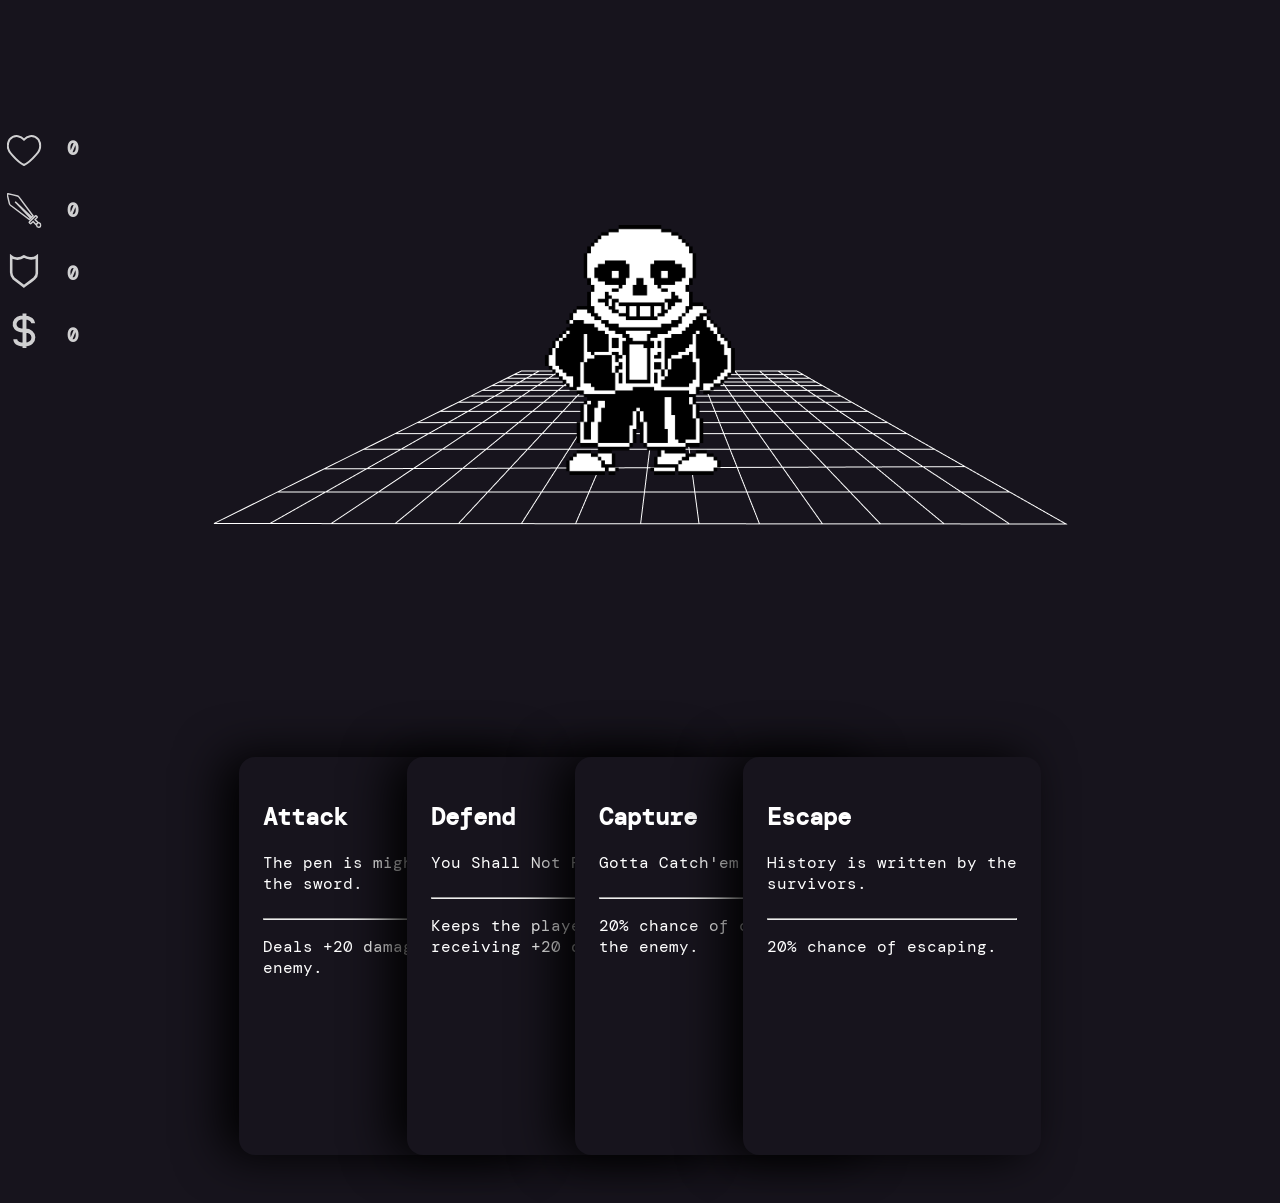
==== public/index.html @ db0a6fbe "refresh added" ====
<!DOCTYPE html>
<html lang="en">
<head>
     <meta charset="UTF-8">
     <meta name="viewport" content="width=device-width, initial-scale=1.0">
     <title>Battle arena</title>
     <link rel="shortcut icon" href="#" />
     <link rel="stylesheet" href="style/card.css">
     <link rel="stylesheet" href="style/stats.css">
     <link rel="stylesheet" href="style/grid.css">
     <script src="script/player.js"></script>
     <script src="script/object.js"></script>
     <script src="script/game.js"></script>
</head>
<body onload="onLoad()">

     <!-- Centre de la pantalla, terreny i jugador enemic -->
     <main class="front-container">
          <div class="front-subcontainer">
               <img id="ground" src="assets/grid.png" alt="grid">
               <img id="enemy" src="assets/sans.png" alt="grid">
          </div>
     </main>

     <!-- Secció de les cartes avall (llista d'accions del jug.) -->
     <div id="center-bottom-cards">
          <section class="card-list">

               <article class="card">
                    <header class="card-header">
                         <h2>Attack</h2>
                         <p>The pen is mighter than the sword.</p>
                    </header>
                    <footer class="card-footer">
                         <hr>
                         <p>Deals +20 damage to the enemy.</p>
                    </footer>
               </article>

               <article class="card">
                    <header class="card-header">
                         <h2>Defend</h2>
                         <p>You Shall Not Pass!</p>
                    </header>
                    <footer class="card-footer">
                         <hr>
                         <p>Keeps the player from receiving +20 damage.</p>
                    </footer>
               </article>

               <article class="card">
                    <header class="card-header">
                         <h2>Capture</h2>
                         <p>Gotta Catch'em All!</p>
                    </header>
                    <footer class="card-footer">
                         <hr>
                         <p>20% chance of capturing the enemy.</p>
                    </footer>
               </article>

               <article class="card">
                    <header class="card-header">
                         <h2>Escape</h2>
                         <p>History is written by the survivors.</p>
                    </header>
                    <footer class="card-footer">
                         <hr>
                         <p>20% chance of escaping.</p>
                    </footer>
               </article>

          </section>
     </div>

     
     <!-- Part superior esquerre, llista de stats -->
     <aside class="stat-list">

          <section class="stat">
               <img class="img-stat" src="assets/health.svg" alt="vp">
               <img class="img-stat" src="assets/sword.svg" alt="sword">
               <img class="img-stat" src="assets/shield.svg" alt="shield">
               <img class="img-stat" src="assets/dollar.svg" alt="dollar">
          </section>

          <section class="stat">
               <h3 id="vp-stat">0</h3>
               <h3 id="attack-stat">0</h3>
               <h3 id="defense-stat">0</h3>
               <h3 id="money-stat">0</h3>
          </section>

     </aside>
</body>
</html>
---- public/style/card.css ----
/* Higly inspired by url(https://www.youtube.com/watch?v=29deL9MFfWc) and css tricks. */

@import url('https://fonts.googleapis.com/css2?family=DM+Mono:wght@300;400;500&display=swap');

/* Prevents the body from scrolling */
html, body {height: 100%; overflow: hidden}

body {
     padding: 0;
     margin: 0;
     background-color: #17141d;
     color: white;
     font-family: 'DM Mono', monospace;
}

#center-bottom-cards {
     position: absolute;
     left: 50%;
     bottom: 0px;
     transform: translate(-50%, 50%);
     margin: auto;
     
     background-color: #17141d;
}

.card-list {
     display: flex;
     padding: 10rem 10rem 3rem 10rem;
     overflow-x: scroll;
}

.card {
     display: flex;
     position: relative;
     flex-direction: column;
     height: 350px;
     width: 250px;
     min-width: 250px;
     padding: 1.5rem;

     border-radius: 16px;
     background: #17141d;
     box-shadow: -1rem 0 3rem #000;

     transition: .3s;
}

.card:hover {
     transform: translateY(-8rem);
}

/* ~ General Sibling Combinator takes all the siblings after the one selected without including the selected*/
.card:hover~.card {
     transform: translateX(130px);
}

/* :not do the opposite */
.card:not(:first-child) {
     margin-left: -130px;
}
---- public/style/stats.css ----
.stat-list {
     display: flex;
     position: absolute;

     left: 0;
     top: 117px;
     width: 7%;
     height: 300px;

     opacity: 0.8;
}

.stat {
     display: flex;
     flex-direction: column;
     align-items: center;
     height: 300px;
     width: 5rem;
     min-width: 3rem;
}

.img-stat{
     height: 50px;
     width: 50px;
     transform: scale(0.7);
     padding-top: 10px;
}
---- public/style/grid.css ----
.front-container {
     display: flex;
     height: 100%;
     justify-content: center;
     align-items: center;
} 

.front-subcontainer {
     position: relative;
     animation: movement 7s infinite;
}

#ground {
     position: relative;
     top: 0;
     left: 0;
     /* TODO: Set minimum height and with */
}

#enemy {
     position: absolute;
     left: 50%;
     bottom: 50%;
     max-height: 250px;
     max-width: 500px;

     transform: translate(-50%, 10%);
}

/* With this the front-subcontainer and all its contents
move from side to side. */
@keyframes movement {
     0%,
     100% {
          left: 0;
     }

     50% {
          left: 20px;
     }
}
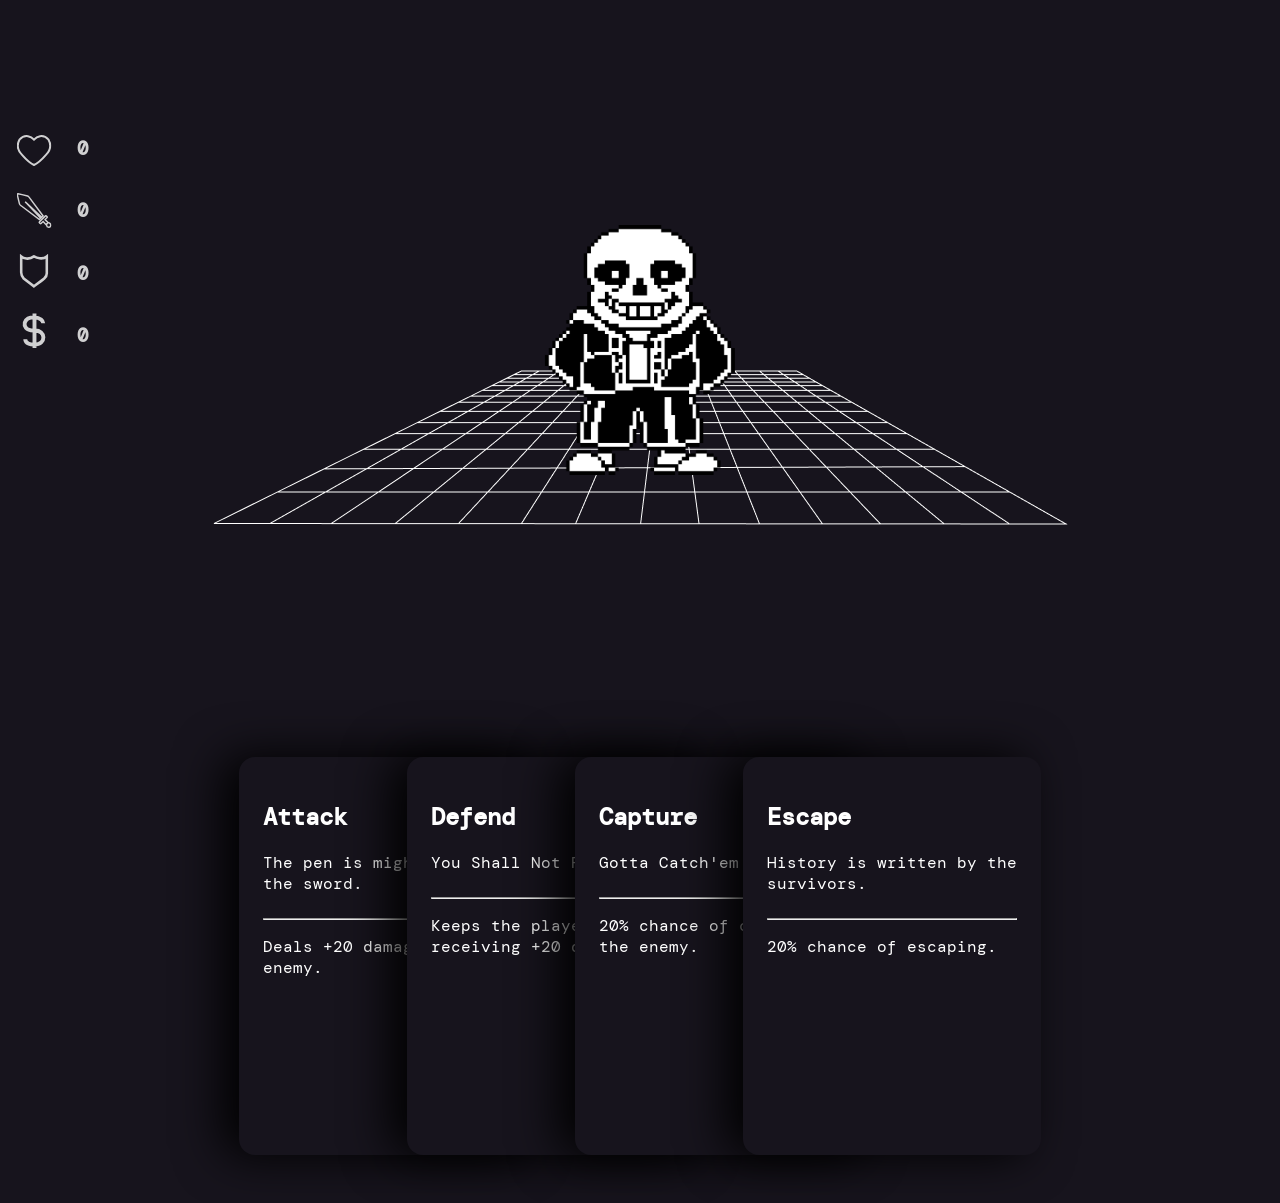
==== commit 6d10c4d3: "the pulse animation works" ====
--- a/public/index.html
+++ b/public/index.html
@@ -11,6 +11,7 @@
      <script src="script/player.js"></script>
      <script src="script/object.js"></script>
      <script src="script/game.js"></script>
+     <script src="script/animations.js"></script>
 </head>
 <body onload="onLoad()">
 
@@ -78,7 +79,7 @@
      <aside class="stat-list">
 
           <section class="stat">
-               <img class="img-stat" src="assets/health.svg" alt="vp">
+               <img id="heart" class="img-stat" src="assets/health.svg" alt="vp" >
                <img class="img-stat" src="assets/sword.svg" alt="sword">
                <img class="img-stat" src="assets/shield.svg" alt="shield">
                <img class="img-stat" src="assets/dollar.svg" alt="dollar">
--- a/public/style/stats.css
+++ b/public/style/stats.css
@@ -2,7 +2,7 @@
      display: flex;
      position: absolute;
 
-     left: 0;
+     left: 10px;
      top: 117px;
      width: 7%;
      height: 300px;
@@ -24,4 +24,11 @@
      width: 50px;
      transform: scale(0.7);
      padding-top: 10px;
+
+     transition: .2s ease-in-out;
 }
+
+.pulse {
+     transition: .2s ease-in;
+     transform: scale(0.8);
+}
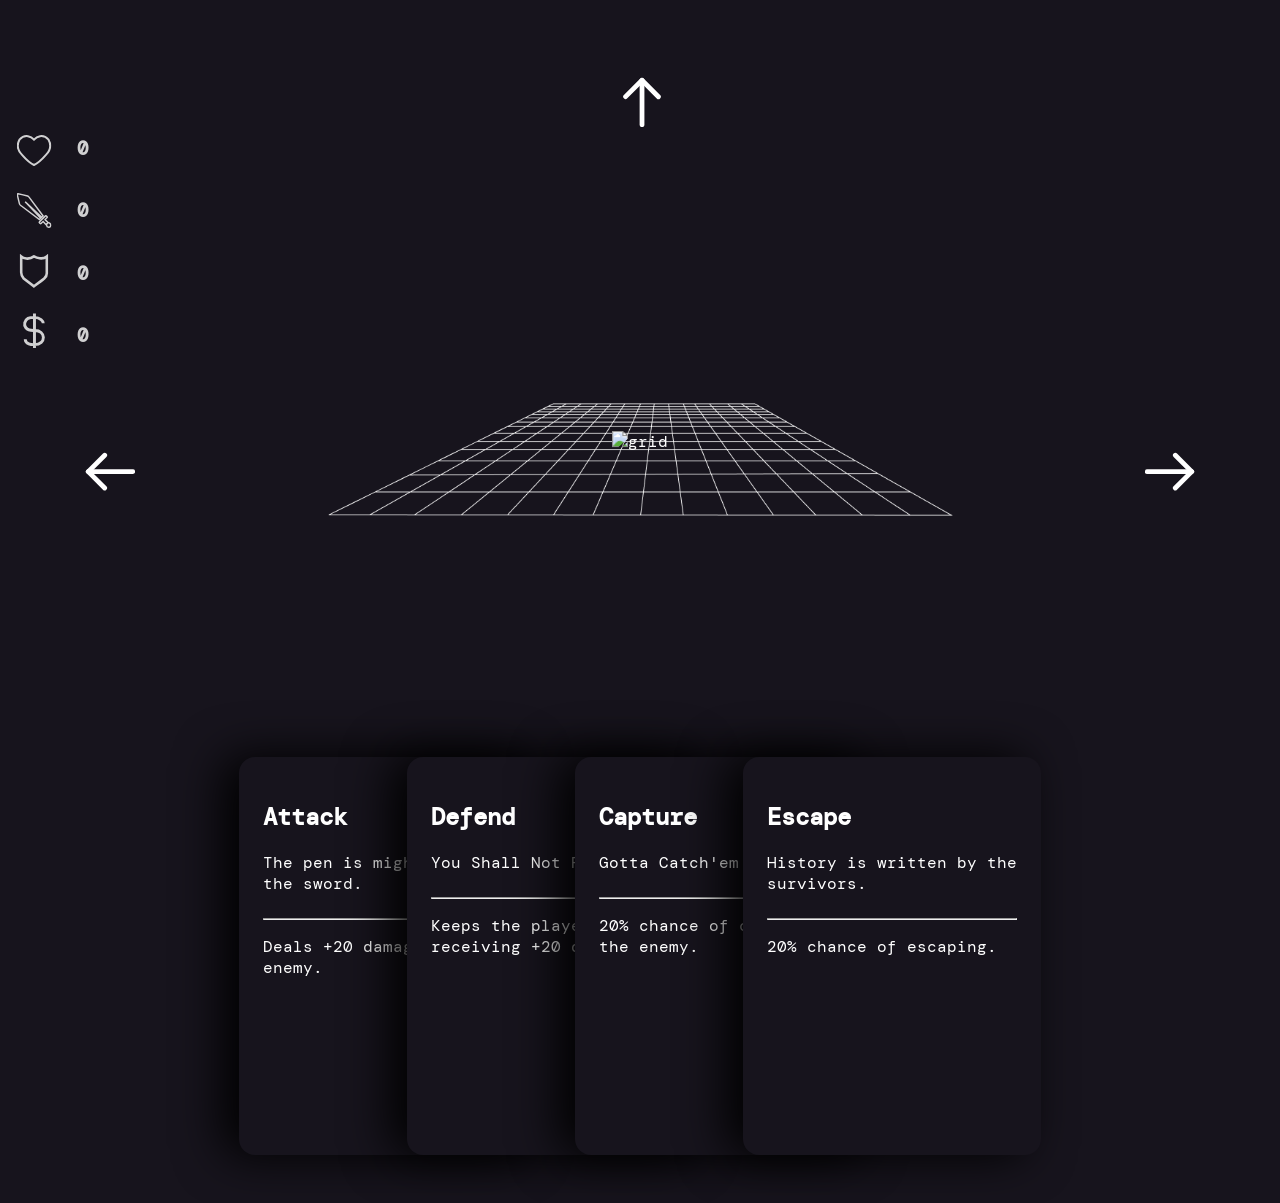
==== commit 7d8595b1: "arrows addded" ====
--- a/public/index.html
+++ b/public/index.html
@@ -8,6 +8,8 @@
      <link rel="stylesheet" href="style/card.css">
      <link rel="stylesheet" href="style/stats.css">
      <link rel="stylesheet" href="style/grid.css">
+     <link rel="stylesheet" href="style/cardinal.css">
+     
      <script src="script/player.js"></script>
      <script src="script/object.js"></script>
      <script src="script/game.js"></script>
@@ -15,11 +17,15 @@
 </head>
 <body onload="onLoad()">
 
+     <img id="south" src="assets/arrow-up.svg">
+     <img id="west" src="assets/arrow_left.svg">
+     <img id="east" src="assets/arrow_right.svg">
+
      <!-- Centre de la pantalla, terreny i jugador enemic -->
      <main class="front-container">
           <div class="front-subcontainer">
                <img id="ground" src="assets/grid.png" alt="grid">
-               <img id="enemy" src="assets/sans.png" alt="grid">
+               <img id="enemy" alt="grid">
           </div>
      </main>
 
@@ -80,9 +86,9 @@
 
           <section class="stat">
                <img id="heart" class="img-stat" src="assets/health.svg" alt="vp" >
-               <img class="img-stat" src="assets/sword.svg" alt="sword">
-               <img class="img-stat" src="assets/shield.svg" alt="shield">
-               <img class="img-stat" src="assets/dollar.svg" alt="dollar">
+               <img id="sword" class="img-stat" src="assets/sword.svg" alt="sword">
+               <img id="shield" class="img-stat" src="assets/shield.svg" alt="shield">
+               <img id="money" class="img-stat" src="assets/dollar.svg" alt="dollar">
           </section>
 
           <section class="stat">
--- a/public/style/stats.css
+++ b/public/style/stats.css
@@ -28,7 +28,8 @@
      transition: .2s ease-in-out;
 }
 
+/* Animació que quan s'activa fa un puls al element aplicat */
 .pulse {
      transition: .2s ease-in;
-     transform: scale(0.8);
+     transform: scale(0.9);
 }
--- a/public/style/grid.css
+++ b/public/style/grid.css
@@ -14,7 +14,8 @@
      position: relative;
      top: 0;
      left: 0;
-     /* TODO: Set minimum height and with */
+     max-width: 625px;
+     padding-top: 1.5rem;
 }
 
 #enemy {
--- a/public/style/cardinal.css
+++ b/public/style/cardinal.css
@@ -0,0 +1,20 @@
+#south {
+     position: absolute;
+     left: 45%;
+     top: 2%;
+     transform: scale(0.3);
+}
+
+#east {
+     position: absolute;
+     right: 2%;
+     top: 45%;
+     transform: scale(0.3);
+}
+
+#west {
+     position: absolute;
+     left: 2%;
+     top: 45%;
+     transform: scale(0.3);
+}
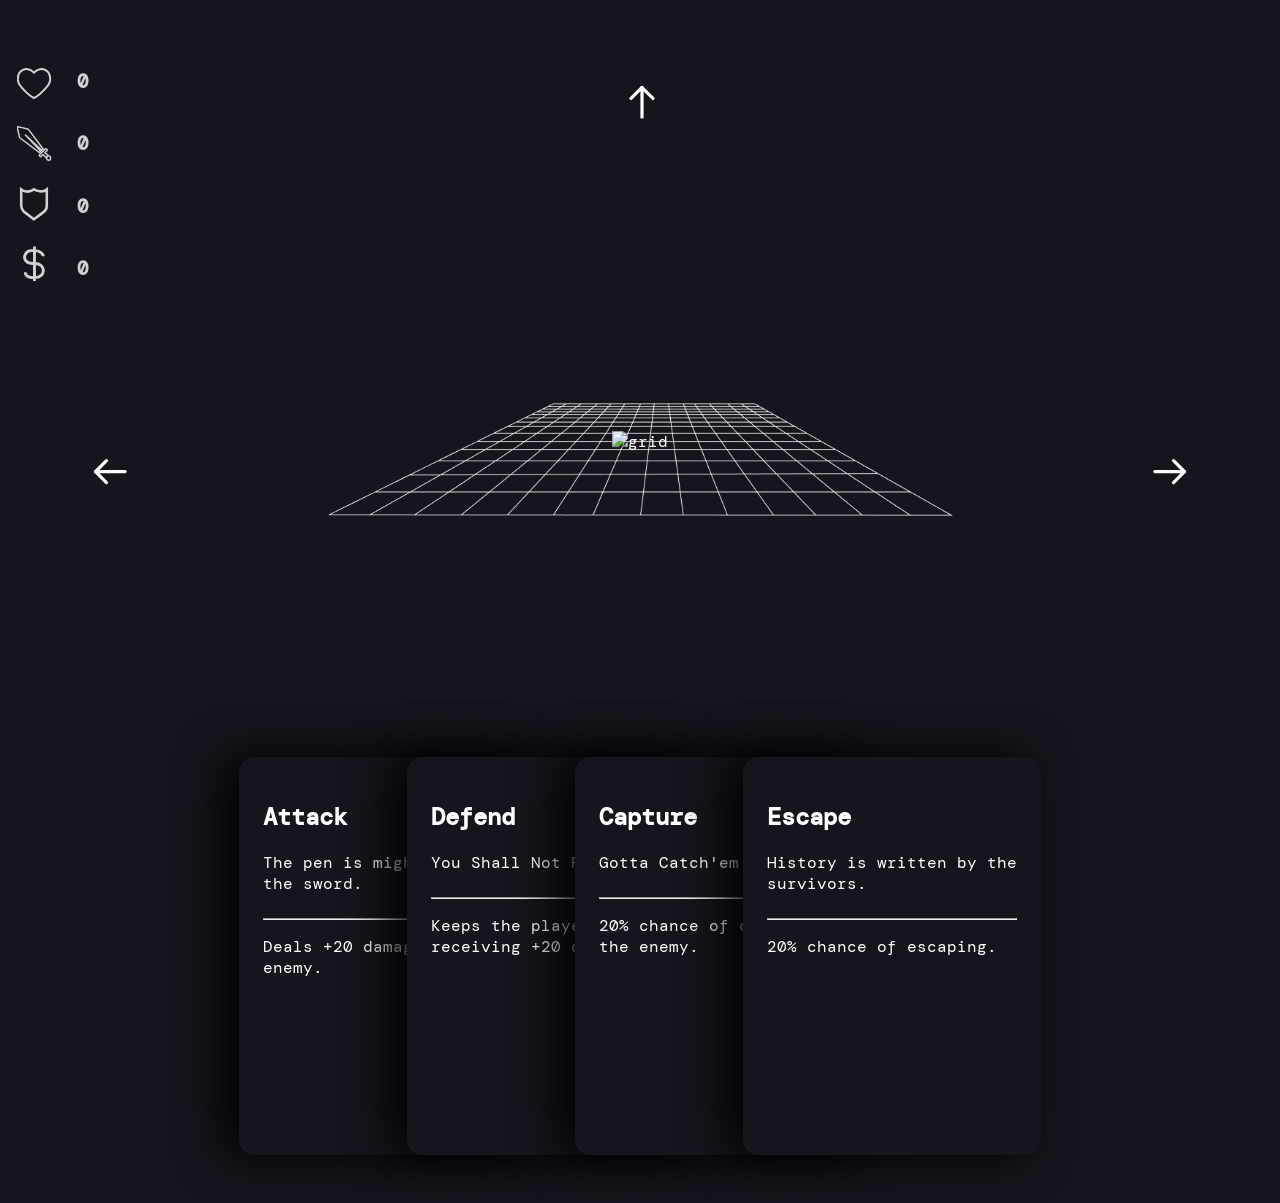
==== commit f9ffd272: "small fixes 2" ====
--- a/public/index.html
+++ b/public/index.html
@@ -17,9 +17,9 @@
 </head>
 <body onload="onLoad()">
 
-     <img id="south" src="assets/arrow-up.svg">
-     <img id="west" src="assets/arrow_left.svg">
-     <img id="east" src="assets/arrow_right.svg">
+     <img id="south" class="arrow" src="assets/arrow-up.svg" onmouseover="showPreview(this)">
+     <img id="west" class="arrow" src="assets/arrow_left.svg" onmouseover="showPreview(this)">
+     <img id="east" class="arrow" src="assets/arrow_right.svg" onmouseover="showPreview(this)">
 
      <!-- Centre de la pantalla, terreny i jugador enemic -->
      <main class="front-container">
--- a/public/style/stats.css
+++ b/public/style/stats.css
@@ -3,7 +3,7 @@
      position: absolute;
 
      left: 10px;
-     top: 117px;
+     top: 50px;
      width: 7%;
      height: 300px;
 
--- a/public/style/cardinal.css
+++ b/public/style/cardinal.css
@@ -2,19 +2,26 @@
      position: absolute;
      left: 45%;
      top: 2%;
-     transform: scale(0.3);
+     
 }
 
 #east {
      position: absolute;
      right: 2%;
      top: 45%;
-     transform: scale(0.3);
 }
 
 #west {
      position: absolute;
      left: 2%;
      top: 45%;
-     transform: scale(0.3);
+}
+
+.arrow {
+     transform: scale(0.2);
+     transition: .2s ease-in-out;
+}
+
+.arrow:hover {
+     transform: scale(.55);
 }
